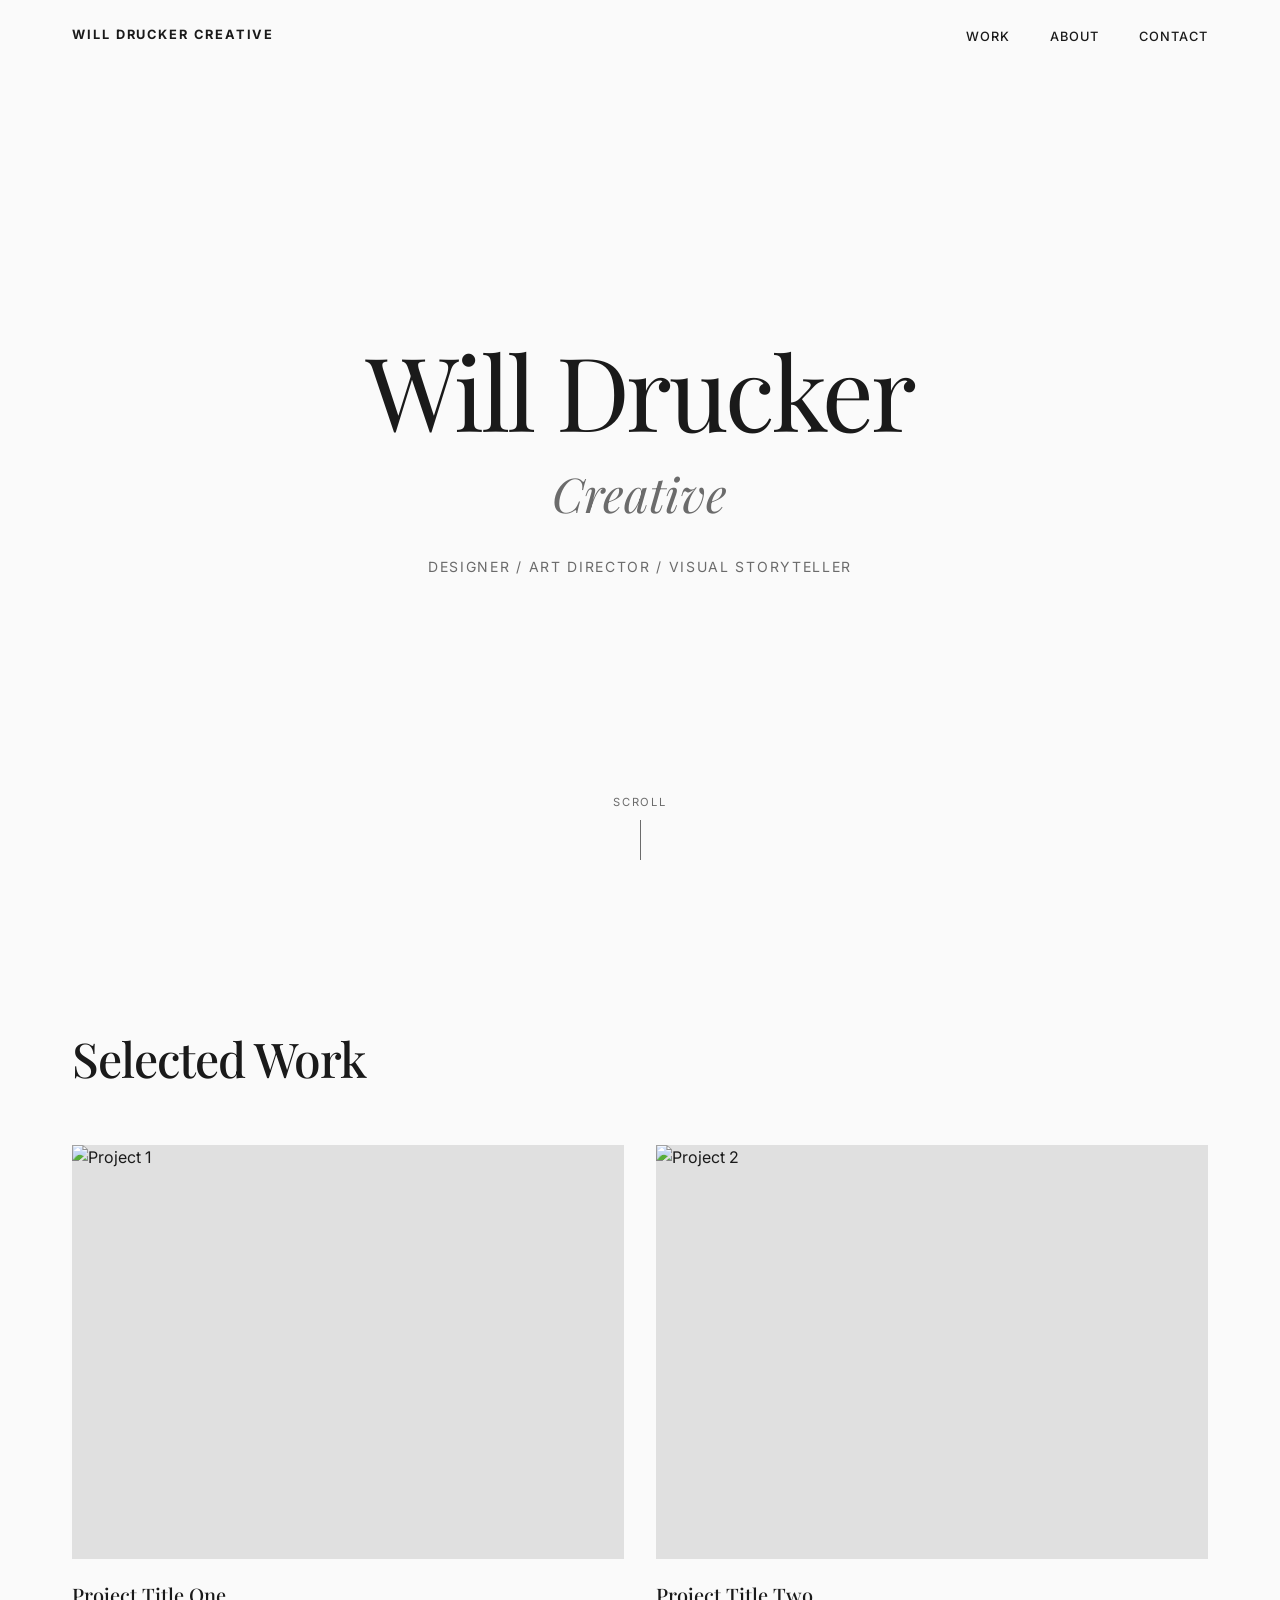
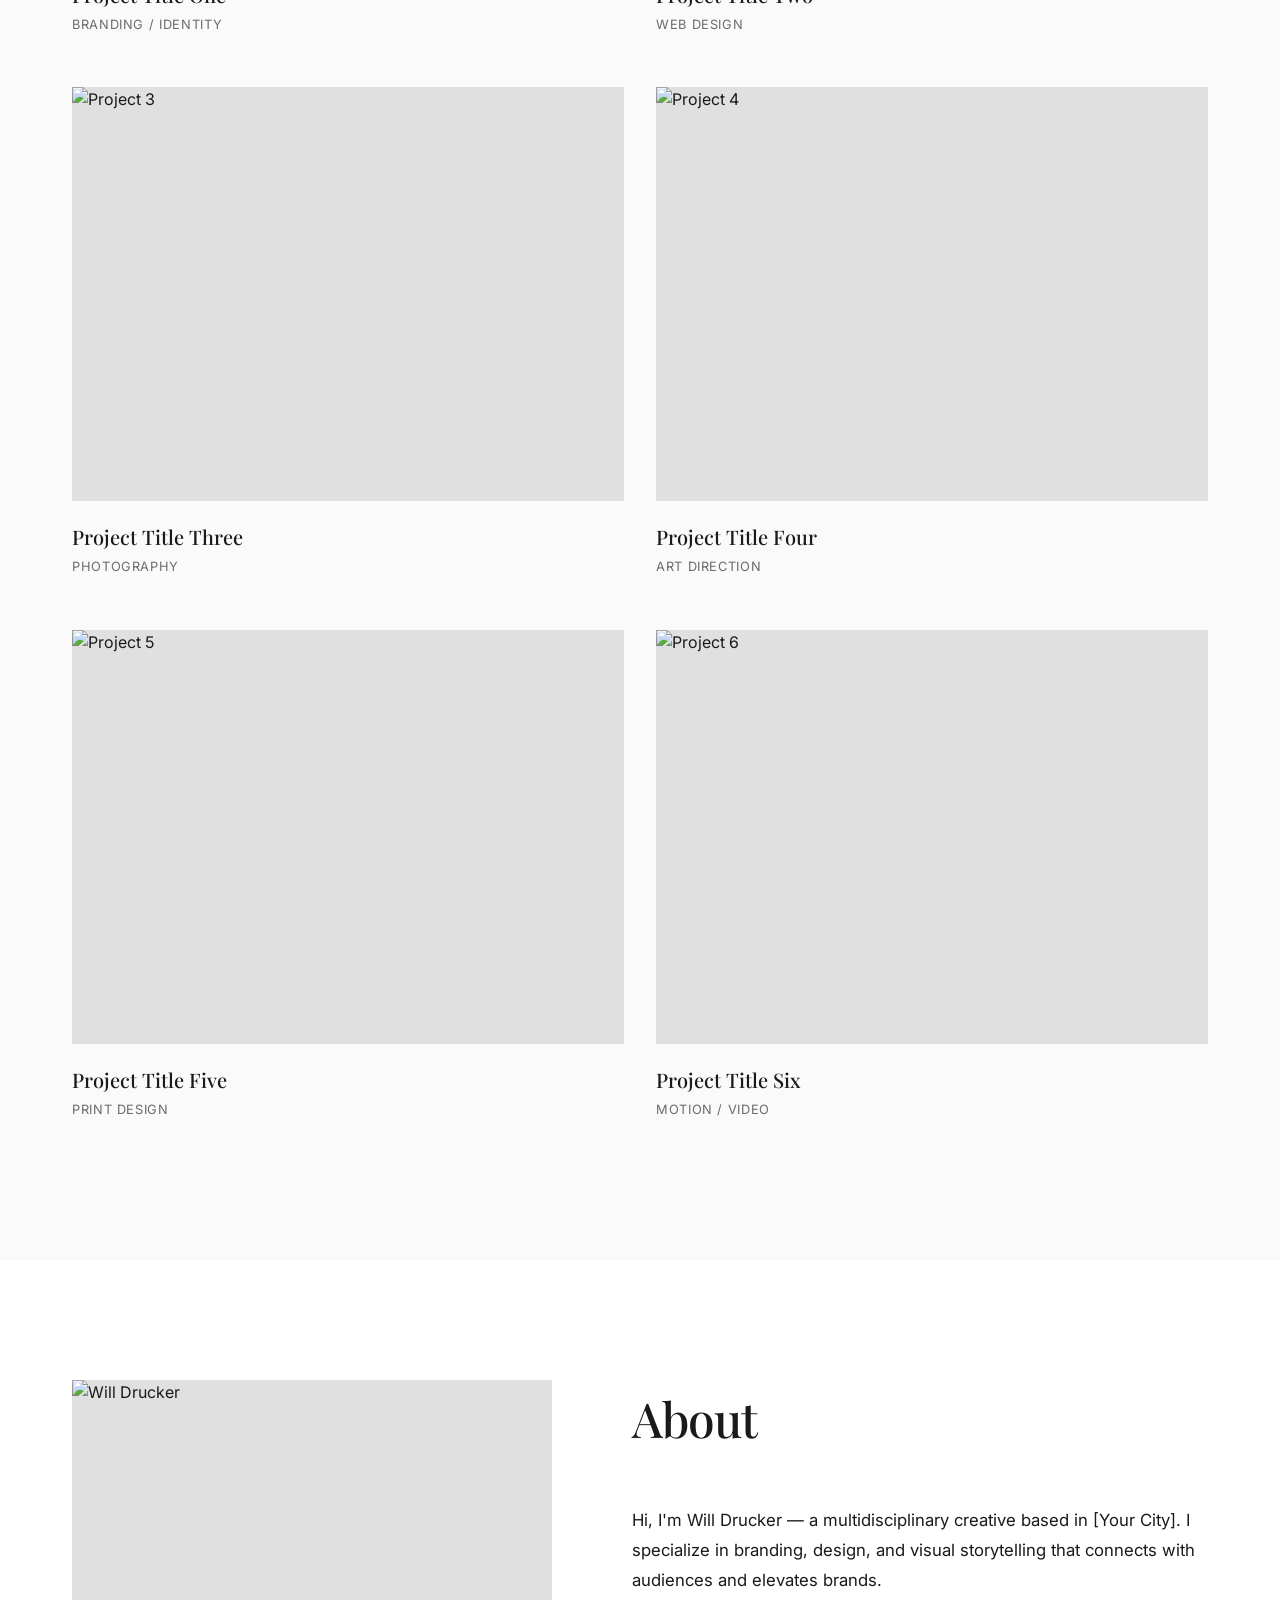
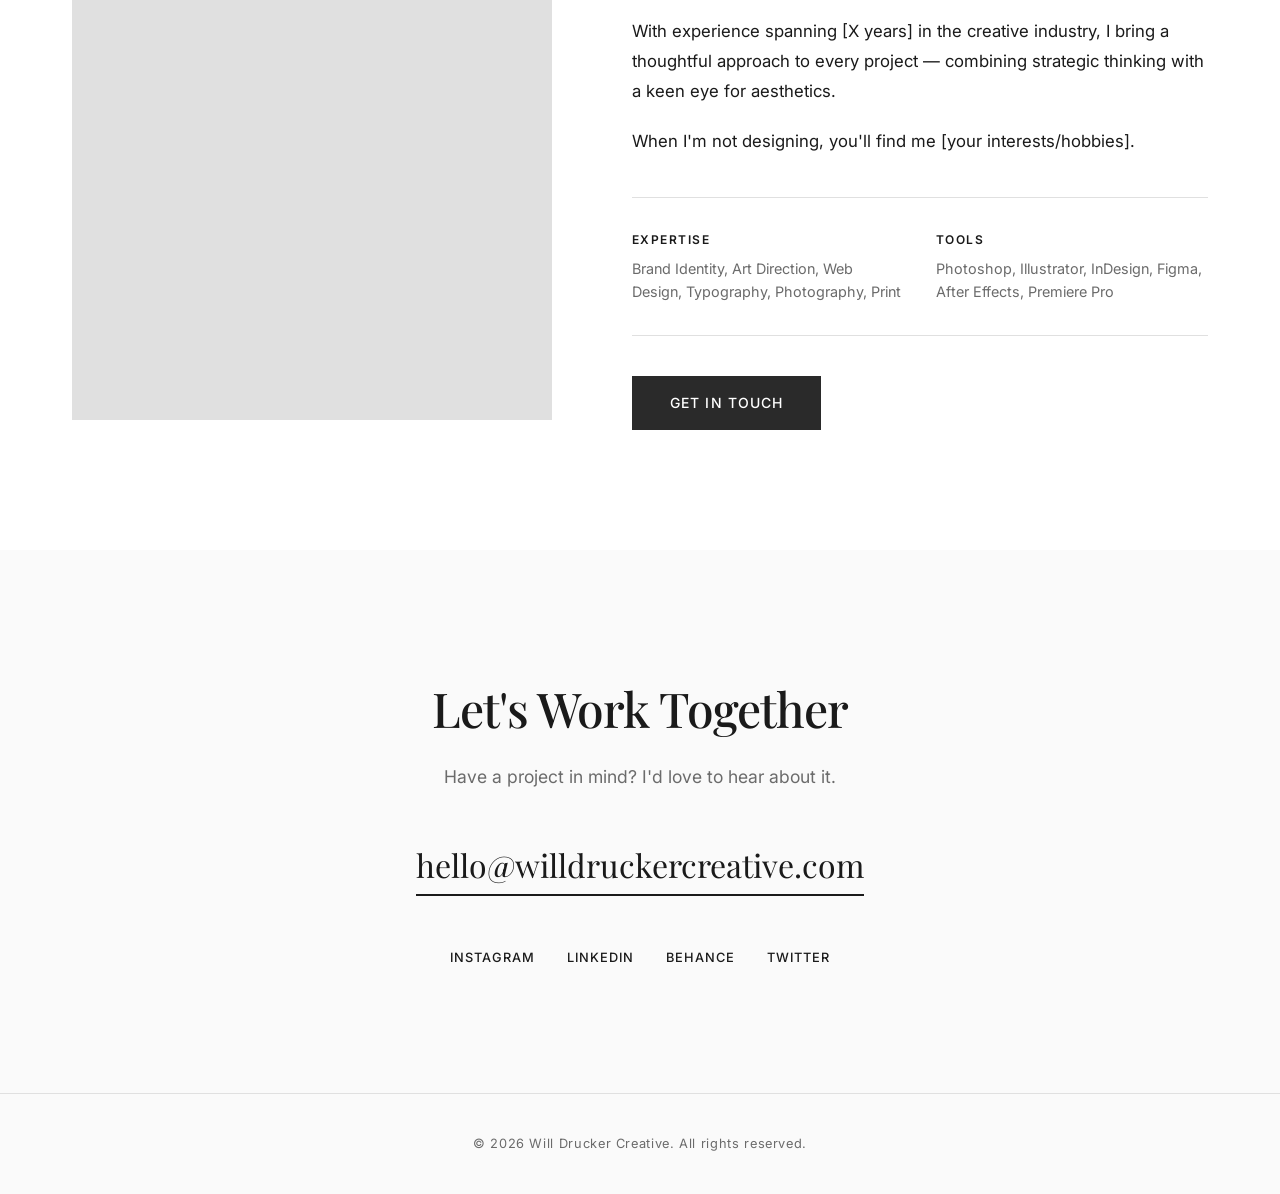
==== index.html @ 61f24351 "Add initial HTML structure for portfolio website" ====
<!DOCTYPE html>
<html lang="en">
<head>
  <meta charset="UTF-8">
  <meta name="viewport" content="width=device-width, initial-scale=1.0">
  <title>Will Drucker Creative</title>
  <link rel="stylesheet" href="css/style.css">
  <link rel="preconnect" href="https://fonts.googleapis.com">
  <link href="https://fonts.googleapis.com/css2?family=Inter:wght@300;400;500;600;700&family=Playfair+Display:wght@400;500;600;700&display=swap" rel="stylesheet">
</head>
<body>

  <!-- ============ NAVIGATION ============ -->
  <nav class="navbar" id="navbar">
    <div class="nav-container">
      <a href="#" class="nav-logo">WILL DRUCKER CREATIVE</a>
      <button class="nav-toggle" id="navToggle" aria-label="Toggle menu">
        <span></span>
        <span></span>
        <span></span>
      </button>
      <ul class="nav-menu" id="navMenu">
        <li><a href="#work" class="nav-link">Work</a></li>
        <li><a href="#about" class="nav-link">About</a></li>
        <li><a href="#contact" class="nav-link">Contact</a></li>
      </ul>
    </div>
  </nav>

  <!-- ============ HERO ============ -->
  <header class="hero" id="hero">
    <div class="hero-content">
      <h1 class="hero-title">Will Drucker</h1>
      <p class="hero-subtitle">Creative</p>
      <!-- EDIT: Change your tagline below -->
      <p class="hero-tagline">Designer / Art Director / Visual Storyteller</p>
    </div>
    <div class="hero-scroll">
      <a href="#work" class="scroll-indicator">
        <span>Scroll</span>
        <div class="scroll-line"></div>
      </a>
    </div>
  </header>

  <!-- ============ WORK / PROJECTS ============ -->
  <section class="work" id="work">
    <div class="section-container">
      <h2 class="section-title">Selected Work</h2>

      <div class="project-grid">

        <!--
          =============================================
          HOW TO ADD/EDIT PROJECTS:
          1. Copy one <a class="project-card"> block
          2. Change the image src, title, and category
          3. Link href to a project detail page (or #)
          =============================================
        -->

        <!-- PROJECT 1 -->
        <a href="projects/project-template.html" class="project-card">
          <div class="project-image">
            <img src="images/project-01.jpg" alt="Project 1" loading="lazy">
            <div class="project-overlay"></div>
          </div>
          <div class="project-info">
            <h3 class="project-title">Project Title One</h3>
            <p class="project-category">Branding / Identity</p>
          </div>
        </a>

        <!-- PROJECT 2 -->
        <a href="projects/project-template.html" class="project-card">
          <div class="project-image">
            <img src="images/project-02.jpg" alt="Project 2" loading="lazy">
            <div class="project-overlay"></div>
          </div>
          <div class="project-info">
            <h3 class="project-title">Project Title Two</h3>
            <p class="project-category">Web Design</p>
          </div>
        </a>

        <!-- PROJECT 3 -->
        <a href="projects/project-template.html" class="project-card">
          <div class="project-image">
            <img src="images/project-03.jpg" alt="Project 3" loading="lazy">
            <div class="project-overlay"></div>
          </div>
          <div class="project-info">
            <h3 class="project-title">Project Title Three</h3>
            <p class="project-category">Photography</p>
          </div>
        </a>

        <!-- PROJECT 4 -->
        <a href="projects/project-template.html" class="project-card">
          <div class="project-image">
            <img src="images/project-04.jpg" alt="Project 4" loading="lazy">
            <div class="project-overlay"></div>
          </div>
          <div class="project-info">
            <h3 class="project-title">Project Title Four</h3>
            <p class="project-category">Art Direction</p>
          </div>
        </a>

        <!-- PROJECT 5 -->
        <a href="projects/project-template.html" class="project-card">
          <div class="project-image">
            <img src="images/project-05.jpg" alt="Project 5" loading="lazy">
            <div class="project-overlay"></div>
          </div>
          <div class="project-info">
            <h3 class="project-title">Project Title Five</h3>
            <p class="project-category">Print Design</p>
          </div>
        </a>

        <!-- PROJECT 6 -->
        <a href="projects/project-template.html" class="project-card">
          <div class="project-image">
            <img src="images/project-06.jpg" alt="Project 6" loading="lazy">
            <div class="project-overlay"></div>
          </div>
          <div class="project-info">
            <h3 class="project-title">Project Title Six</h3>
            <p class="project-category">Motion / Video</p>
          </div>
        </a>

      </div>
    </div>
  </section>

  <!-- ============ ABOUT ============ -->
  <section class="about" id="about">
    <div class="section-container">
      <div class="about-grid">
        <div class="about-image">
          <!-- EDIT: Add your headshot -->
          <img src="images/headshot.jpg" alt="Will Drucker">
        </div>
        <div class="about-content">
          <h2 class="section-title">About</h2>

          <!-- EDIT: Replace with your bio -->
          <p>Hi, I'm Will Drucker — a multidisciplinary creative based in [Your City]. I specialize in branding, design, and visual storytelling that connects with audiences and elevates brands.</p>
          <p>With experience spanning [X years] in the creative industry, I bring a thoughtful approach to every project — combining strategic thinking with a keen eye for aesthetics.</p>
          <p>When I'm not designing, you'll find me [your interests/hobbies].</p>

          <div class="about-details">
            <div class="detail">
              <h4>Expertise</h4>
              <!-- EDIT: Your skills -->
              <p>Brand Identity, Art Direction, Web Design, Typography, Photography, Print</p>
            </div>
            <div class="detail">
              <h4>Tools</h4>
              <!-- EDIT: Your tools -->
              <p>Photoshop, Illustrator, InDesign, Figma, After Effects, Premiere Pro</p>
            </div>
          </div>

          <a href="#contact" class="btn">Get in Touch</a>
        </div>
      </div>
    </div>
  </section>

  <!-- ============ CONTACT ============ -->
  <section class="contact" id="contact">
    <div class="section-container">
      <h2 class="section-title">Let's Work Together</h2>
      <p class="contact-subtitle">Have a project in mind? I'd love to hear about it.</p>

      <div class="contact-content">
        <!-- EDIT: Replace with your email -->
        <a href="mailto:hello@willdruckercreative.com" class="contact-email">hello@willdruckercreative.com</a>

        <div class="contact-socials">
          <!-- EDIT: Replace # with your social URLs -->
          <a href="#" target="_blank" rel="noopener" class="social-link">Instagram</a>
          <a href="#" target="_blank" rel="noopener" class="social-link">LinkedIn</a>
          <a href="#" target="_blank" rel="noopener" class="social-link">Behance</a>
          <a href="#" target="_blank" rel="noopener" class="social-link">Twitter</a>
        </div>
      </div>
    </div>
  </section>

  <!-- ============ FOOTER ============ -->
  <footer class="footer">
    <div class="section-container">
      <p>&copy; <span id="year"></span> Will Drucker Creative. All rights reserved.</p>
    </div>
  </footer>

  <script src="js/main.js"></script>
</body>
</html>
---- css/style.css ----
/* ============================
   RESET & BASE
   ============================ */
*, *::before, *::after {
  margin: 0;
  padding: 0;
  box-sizing: border-box;
}

:root {
  /* EDIT THESE to change your site's color scheme */
  --color-bg: #fafafa;
  --color-text: #1a1a1a;
  --color-text-light: #6b6b6b;
  --color-accent: #2a2a2a;
  --color-border: #e0e0e0;
  --color-white: #ffffff;
  --color-overlay: rgba(0, 0, 0, 0.4);

  --font-heading: 'Playfair Display', Georgia, serif;
  --font-body: 'Inter', -apple-system, BlinkMacSystemFont, sans-serif;

  --nav-height: 72px;
  --container-width: 1200px;
  --section-padding: 120px;
}

html {
  scroll-behavior: smooth;
  font-size: 16px;
}

body {
  font-family: var(--font-body);
  color: var(--color-text);
  background-color: var(--color-bg);
  line-height: 1.6;
  -webkit-font-smoothing: antialiased;
}

img {
  max-width: 100%;
  height: auto;
  display: block;
}

a {
  text-decoration: none;
  color: inherit;
}

/* ============================
   UTILITIES
   ============================ */
.section-container {
  max-width: var(--container-width);
  margin: 0 auto;
  padding: 0 32px;
}

.section-title {
  font-family: var(--font-heading);
  font-size: clamp(2rem, 4vw, 3rem);
  font-weight: 500;
  margin-bottom: 48px;
  letter-spacing: -0.02em;
}

.btn {
  display: inline-block;
  padding: 14px 36px;
  background-color: var(--color-accent);
  color: var(--color-white);
  font-family: var(--font-body);
  font-size: 0.875rem;
  font-weight: 500;
  letter-spacing: 0.08em;
  text-transform: uppercase;
  border: 2px solid var(--color-accent);
  transition: all 0.3s ease;
  cursor: pointer;
}

.btn:hover {
  background-color: transparent;
  color: var(--color-accent);
}

/* ============================
   NAVBAR
   ============================ */
.navbar {
  position: fixed;
  top: 0;
  left: 0;
  width: 100%;
  height: var(--nav-height);
  z-index: 1000;
  background: rgba(250, 250, 250, 0.95);
  backdrop-filter: blur(10px);
  border-bottom: 1px solid transparent;
  transition: border-color 0.3s ease, background 0.3s ease;
}

.navbar.scrolled {
  border-bottom-color: var(--color-border);
}

.nav-container {
  max-width: var(--container-width);
  margin: 0 auto;
  padding: 0 32px;
  height: 100%;
  display: flex;
  align-items: center;
  justify-content: space-between;
}

.nav-logo {
  font-family: var(--font-body);
  font-size: 0.8rem;
  font-weight: 700;
  letter-spacing: 0.15em;
  text-transform: uppercase;
}

.nav-menu {
  display: flex;
  list-style: none;
  gap: 40px;
}

.nav-link {
  font-size: 0.8rem;
  font-weight: 500;
  letter-spacing: 0.08em;
  text-transform: uppercase;
  position: relative;
  padding: 4px 0;
}

.nav-link::after {
  content: '';
  position: absolute;
  bottom: 0;
  left: 0;
  width: 0;
  height: 1.5px;
  background-color: var(--color-text);
  transition: width 0.3s ease;
}

.nav-link:hover::after {
  width: 100%;
}

/* Mobile toggle */
.nav-toggle {
  display: none;
  flex-direction: column;
  gap: 5px;
  background: none;
  border: none;
  cursor: pointer;
  padding: 4px;
}

.nav-toggle span {
  display: block;
  width: 24px;
  height: 2px;
  background-color: var(--color-text);
  transition: all 0.3s ease;
}

.nav-toggle.active span:nth-child(1) {
  transform: rotate(45deg) translate(5px, 5px);
}

.nav-toggle.active span:nth-child(2) {
  opacity: 0;
}

.nav-toggle.active span:nth-child(3) {
  transform: rotate(-45deg) translate(5px, -5px);
}

/* ============================
   HERO
   ============================ */
.hero {
  min-height: 100vh;
  display: flex;
  flex-direction: column;
  align-items: center;
  justify-content: center;
  text-align: center;
  padding: var(--nav-height) 32px 60px;
  position: relative;
}

.hero-title {
  font-family: var(--font-heading);
  font-size: clamp(3rem, 8vw, 7rem);
  font-weight: 400;
  letter-spacing: -0.03em;
  line-height: 1.1;
  margin-bottom: 8px;
}

.hero-subtitle {
  font-family: var(--font-heading);
  font-size: clamp(1.5rem, 4vw, 3rem);
  font-weight: 300;
  font-style: italic;
  color: var(--color-text-light);
  margin-bottom: 24px;
}

.hero-tagline {
  font-size: 0.875rem;
  font-weight: 400;
  letter-spacing: 0.12em;
  text-transform: uppercase;
  color: var(--color-text-light);
}

.hero-scroll {
  position: absolute;
  bottom: 40px;
}

.scroll-indicator {
  display: flex;
  flex-direction: column;
  align-items: center;
  gap: 8px;
}

.scroll-indicator span {
  font-size: 0.7rem;
  letter-spacing: 0.15em;
  text-transform: uppercase;
  color: var(--color-text-light);
}

.scroll-line {
  width: 1px;
  height: 40px;
  background: var(--color-text-light);
  animation: scrollPulse 2s ease-in-out infinite;
}

@keyframes scrollPulse {
  0%, 100% { opacity: 1; transform: scaleY(1); }
  50% { opacity: 0.3; transform: scaleY(0.5); }
}

/* ============================
   WORK / PROJECT GRID
   ============================ */
.work {
  padding: var(--section-padding) 0;
}

.project-grid {
  display: grid;
  grid-template-columns: repeat(2, 1fr);
  gap: 32px;
}

.project-card {
  display: block;
  position: relative;
  overflow: hidden;
  cursor: pointer;
}

.project-image {
  position: relative;
  overflow: hidden;
  aspect-ratio: 4 / 3;
  background-color: var(--color-border);
}

.project-image img {
  width: 100%;
  height: 100%;
  object-fit: cover;
  transition: transform 0.6s ease;
}

.project-overlay {
  position: absolute;
  inset: 0;
  background: var(--color-overlay);
  opacity: 0;
  transition: opacity 0.4s ease;
}

.project-card:hover .project-image img {
  transform: scale(1.05);
}

.project-card:hover .project-overlay {
  opacity: 1;
}

.project-info {
  padding: 20px 0;
}

.project-title {
  font-family: var(--font-heading);
  font-size: 1.25rem;
  font-weight: 500;
  margin-bottom: 4px;
}

.project-category {
  font-size: 0.8rem;
  color: var(--color-text-light);
  letter-spacing: 0.05em;
  text-transform: uppercase;
}

/* ============================
   ABOUT
   ============================ */
.about {
  padding: var(--section-padding) 0;
  background-color: var(--color-white);
}

.about-grid {
  display: grid;
  grid-template-columns: 1fr 1.2fr;
  gap: 80px;
  align-items: start;
}

.about-image {
  position: relative;
  overflow: hidden;
  aspect-ratio: 3 / 4;
  background-color: var(--color-border);
}

.about-image img {
  width: 100%;
  height: 100%;
  object-fit: cover;
}

.about-content p {
  font-size: 1.05rem;
  line-height: 1.8;
  margin-bottom: 20px;
  color: var(--color-text);
}

.about-details {
  margin: 40px 0;
  padding: 32px 0;
  border-top: 1px solid var(--color-border);
  border-bottom: 1px solid var(--color-border);
  display: grid;
  grid-template-columns: 1fr 1fr;
  gap: 32px;
}

.detail h4 {
  font-size: 0.75rem;
  font-weight: 600;
  letter-spacing: 0.12em;
  text-transform: uppercase;
  margin-bottom: 8px;
}

.detail p {
  font-size: 0.9rem !important;
  color: var(--color-text-light) !important;
  line-height: 1.6 !important;
  margin-bottom: 0 !important;
}

/* ============================
   CONTACT
   ============================ */
.contact {
  padding: var(--section-padding) 0;
  text-align: center;
}

.contact-subtitle {
  font-size: 1.1rem;
  color: var(--color-text-light);
  margin-top: -32px;
  margin-bottom: 48px;
}

.contact-email {
  display: inline-block;
  font-family: var(--font-heading);
  font-size: clamp(1.25rem, 3vw, 2rem);
  font-weight: 400;
  border-bottom: 2px solid var(--color-text);
  padding-bottom: 4px;
  transition: opacity 0.3s ease;
  margin-bottom: 48px;
}

.contact-email:hover {
  opacity: 0.6;
}

.contact-content {
  display: flex;
  flex-direction: column;
  align-items: center;
}

.contact-socials {
  display: flex;
  gap: 32px;
  flex-wrap: wrap;
  justify-content: center;
}

.social-link {
  font-size: 0.8rem;
  font-weight: 500;
  letter-spacing: 0.08em;
  text-transform: uppercase;
  position: relative;
  padding: 4px 0;
}

.social-link::after {
  content: '';
  position: absolute;
  bottom: 0;
  left: 0;
  width: 0;
  height: 1.5px;
  background-color: var(--color-text);
  transition: width 0.3s ease;
}

.social-link:hover::after {
  width: 100%;
}

/* ============================
   FOOTER
   ============================ */
.footer {
  padding: 40px 0;
  border-top: 1px solid var(--color-border);
  text-align: center;
}

.footer p {
  font-size: 0.8rem;
  color: var(--color-text-light);
  letter-spacing: 0.05em;
}

/* ============================
   ANIMATIONS (scroll reveal)
   ============================ */
.reveal {
  opacity: 0;
  transform: translateY(30px);
  transition: opacity 0.8s ease, transform 0.8s ease;
}

.reveal.visible {
  opacity: 1;
  transform: translateY(0);
}

/* ============================
   RESPONSIVE
   ============================ */
@media (max-width: 900px) {
  :root {
    --section-padding: 80px;
  }

  .project-grid {
    grid-template-columns: 1fr;
    gap: 48px;
  }

  .about-grid {
    grid-template-columns: 1fr;
    gap: 48px;
  }

  .about-image {
    max-width: 400px;
  }

  .about-details {
    grid-template-columns: 1fr;
    gap: 24px;
  }
}

@media (max-width: 600px) {
  :root {
    --section-padding: 64px;
    --nav-height: 60px;
  }

  .section-container {
    padding: 0 20px;
  }

  .nav-menu {
    position: fixed;
    top: var(--nav-height);
    left: 0;
    width: 100%;
    background: rgba(250, 250, 250, 0.98);
    backdrop-filter: blur(10px);
    flex-direction: column;
    align-items: center;
    padding: 40px 0;
    gap: 24px;
    transform: translateY(-100%);
    opacity: 0;
    pointer-events: none;
    transition: all 0.4s ease;
    border-bottom: 1px solid var(--color-border);
  }

  .nav-menu.open {
    transform: translateY(0);
    opacity: 1;
    pointer-events: all;
  }

  .nav-toggle {
    display: flex;
  }

  .hero-title {
    font-size: clamp(2.5rem, 12vw, 4rem);
  }
}
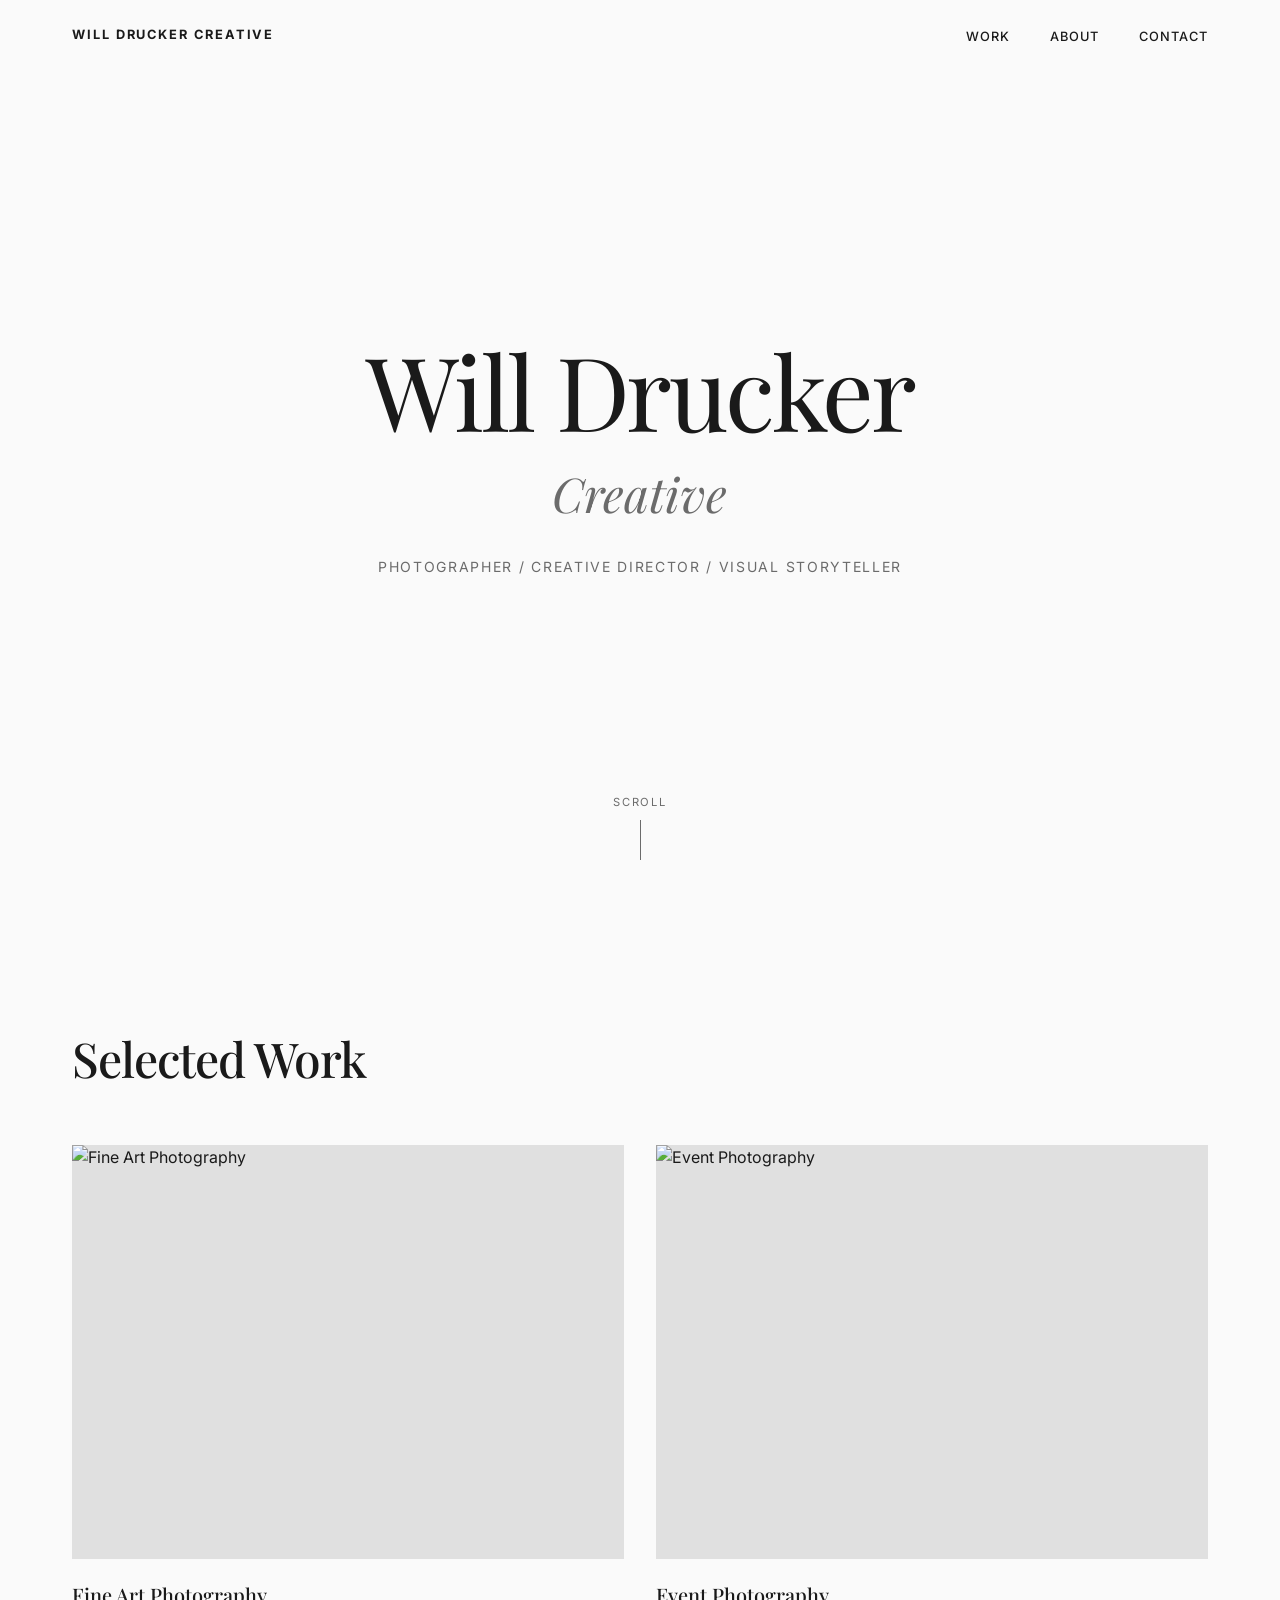
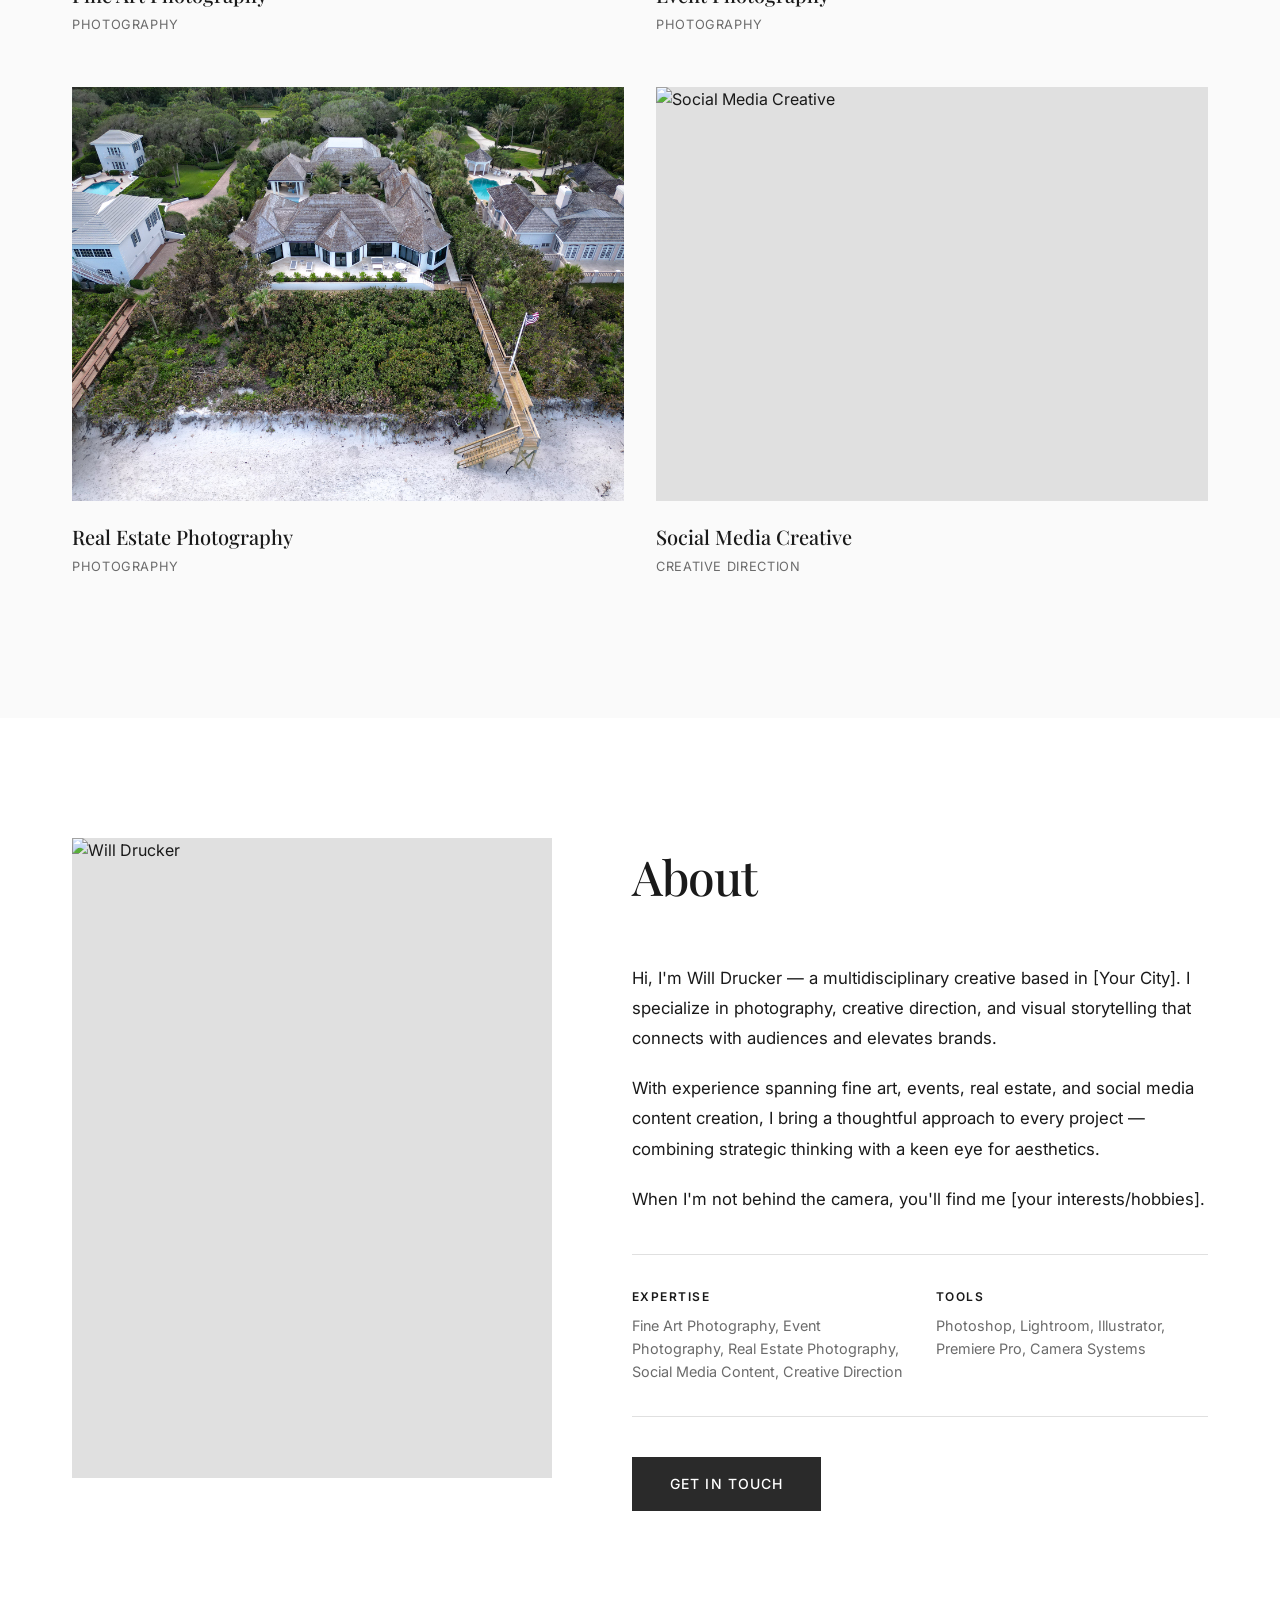
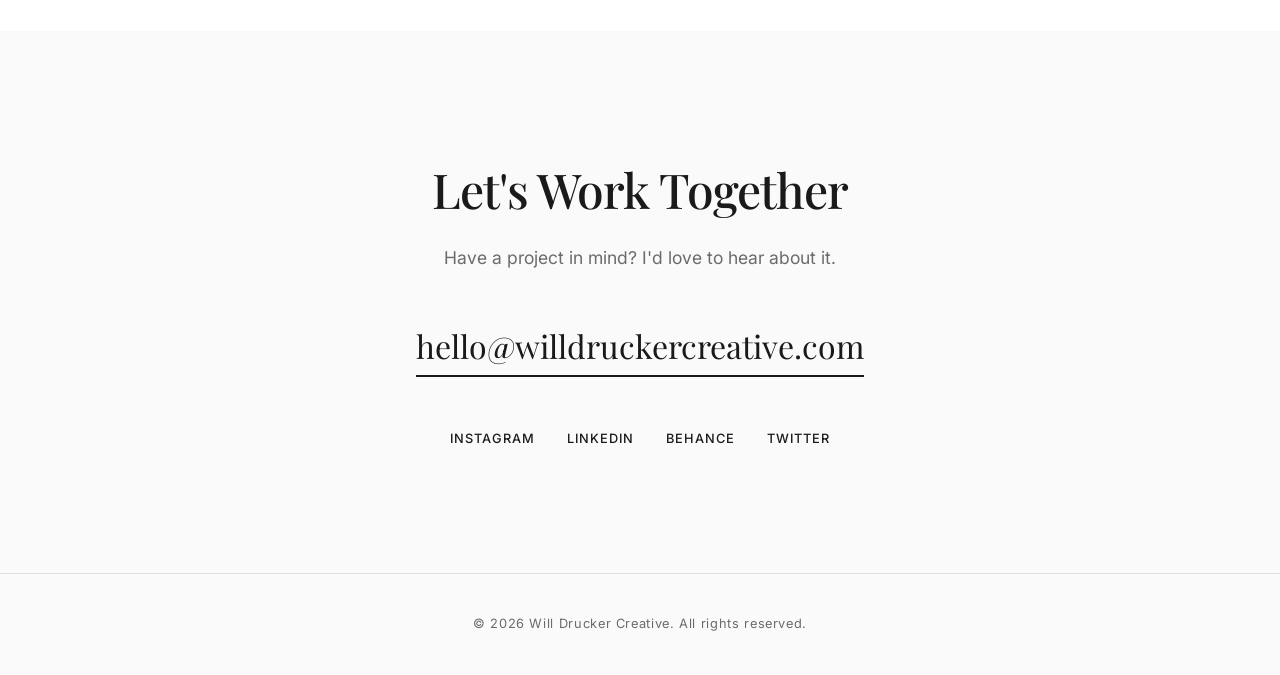
==== commit c5c951a5: "Update portfolio projects and personal bio" ====
--- a/index.html
+++ b/index.html
@@ -33,7 +33,7 @@
       <h1 class="hero-title">Will Drucker</h1>
       <p class="hero-subtitle">Creative</p>
       <!-- EDIT: Change your tagline below -->
-      <p class="hero-tagline">Designer / Art Director / Visual Storyteller</p>
+      <p class="hero-tagline">Photographer / Creative Director / Visual Storyteller</p>
     </div>
     <div class="hero-scroll">
       <a href="#work" class="scroll-indicator">
@@ -50,84 +50,51 @@
 
       <div class="project-grid">
 
-        <!--
-          =============================================
-          HOW TO ADD/EDIT PROJECTS:
-          1. Copy one <a class="project-card"> block
-          2. Change the image src, title, and category
-          3. Link href to a project detail page (or #)
-          =============================================
-        -->
-
-        <!-- PROJECT 1 -->
-        <a href="projects/project-template.html" class="project-card">
+        <!-- FINE ART PHOTOGRAPHY -->
+        <a href="projects/fine-art-photography.html" class="project-card">
           <div class="project-image">
-            <img src="images/project-01.jpg" alt="Project 1" loading="lazy">
+            <img src="images/fine-art-photography/cover.jpg" alt="Fine Art Photography" loading="lazy">
             <div class="project-overlay"></div>
           </div>
           <div class="project-info">
-            <h3 class="project-title">Project Title One</h3>
-            <p class="project-category">Branding / Identity</p>
-          </div>
-        </a>
-
-        <!-- PROJECT 2 -->
-        <a href="projects/project-template.html" class="project-card">
-          <div class="project-image">
-            <img src="images/project-02.jpg" alt="Project 2" loading="lazy">
-            <div class="project-overlay"></div>
-          </div>
-          <div class="project-info">
-            <h3 class="project-title">Project Title Two</h3>
-            <p class="project-category">Web Design</p>
-          </div>
-        </a>
-
-        <!-- PROJECT 3 -->
-        <a href="projects/project-template.html" class="project-card">
-          <div class="project-image">
-            <img src="images/project-03.jpg" alt="Project 3" loading="lazy">
-            <div class="project-overlay"></div>
-          </div>
-          <div class="project-info">
-            <h3 class="project-title">Project Title Three</h3>
+            <h3 class="project-title">Fine Art Photography</h3>
             <p class="project-category">Photography</p>
           </div>
         </a>
 
-        <!-- PROJECT 4 -->
-        <a href="projects/project-template.html" class="project-card">
+        <!-- EVENT PHOTOGRAPHY -->
+        <a href="projects/event-photography.html" class="project-card">
           <div class="project-image">
-            <img src="images/project-04.jpg" alt="Project 4" loading="lazy">
+            <img src="images/event-photography/cover.jpg" alt="Event Photography" loading="lazy">
             <div class="project-overlay"></div>
           </div>
           <div class="project-info">
-            <h3 class="project-title">Project Title Four</h3>
-            <p class="project-category">Art Direction</p>
+            <h3 class="project-title">Event Photography</h3>
+            <p class="project-category">Photography</p>
           </div>
         </a>
 
-        <!-- PROJECT 5 -->
-        <a href="projects/project-template.html" class="project-card">
+        <!-- REAL ESTATE PHOTOGRAPHY -->
+        <a href="projects/real-estate-photography.html" class="project-card">
           <div class="project-image">
-            <img src="images/project-05.jpg" alt="Project 5" loading="lazy">
+            <img src="images/real-estate-photography/cover.jpg" alt="Real Estate Photography" loading="lazy">
             <div class="project-overlay"></div>
           </div>
           <div class="project-info">
-            <h3 class="project-title">Project Title Five</h3>
-            <p class="project-category">Print Design</p>
+            <h3 class="project-title">Real Estate Photography</h3>
+            <p class="project-category">Photography</p>
           </div>
         </a>
 
-        <!-- PROJECT 6 -->
-        <a href="projects/project-template.html" class="project-card">
+        <!-- SOCIAL MEDIA CREATIVE -->
+        <a href="projects/social-media-creative.html" class="project-card">
           <div class="project-image">
-            <img src="images/project-06.jpg" alt="Project 6" loading="lazy">
+            <img src="images/social-media-creative/cover.jpg" alt="Social Media Creative" loading="lazy">
             <div class="project-overlay"></div>
           </div>
           <div class="project-info">
-            <h3 class="project-title">Project Title Six</h3>
-            <p class="project-category">Motion / Video</p>
+            <h3 class="project-title">Social Media Creative</h3>
+            <p class="project-category">Creative Direction</p>
           </div>
         </a>
 
@@ -147,20 +114,20 @@
           <h2 class="section-title">About</h2>
 
           <!-- EDIT: Replace with your bio -->
-          <p>Hi, I'm Will Drucker — a multidisciplinary creative based in [Your City]. I specialize in branding, design, and visual storytelling that connects with audiences and elevates brands.</p>
-          <p>With experience spanning [X years] in the creative industry, I bring a thoughtful approach to every project — combining strategic thinking with a keen eye for aesthetics.</p>
-          <p>When I'm not designing, you'll find me [your interests/hobbies].</p>
+          <p>Hi, I'm Will Drucker — a multidisciplinary creative based in [Your City]. I specialize in photography, creative direction, and visual storytelling that connects with audiences and elevates brands.</p>
+          <p>With experience spanning fine art, events, real estate, and social media content creation, I bring a thoughtful approach to every project — combining strategic thinking with a keen eye for aesthetics.</p>
+          <p>When I'm not behind the camera, you'll find me [your interests/hobbies].</p>
 
           <div class="about-details">
             <div class="detail">
               <h4>Expertise</h4>
               <!-- EDIT: Your skills -->
-              <p>Brand Identity, Art Direction, Web Design, Typography, Photography, Print</p>
+              <p>Fine Art Photography, Event Photography, Real Estate Photography, Social Media Content, Creative Direction</p>
             </div>
             <div class="detail">
               <h4>Tools</h4>
               <!-- EDIT: Your tools -->
-              <p>Photoshop, Illustrator, InDesign, Figma, After Effects, Premiere Pro</p>
+              <p>Photoshop, Lightroom, Illustrator, Premiere Pro, Camera Systems</p>
             </div>
           </div>
 
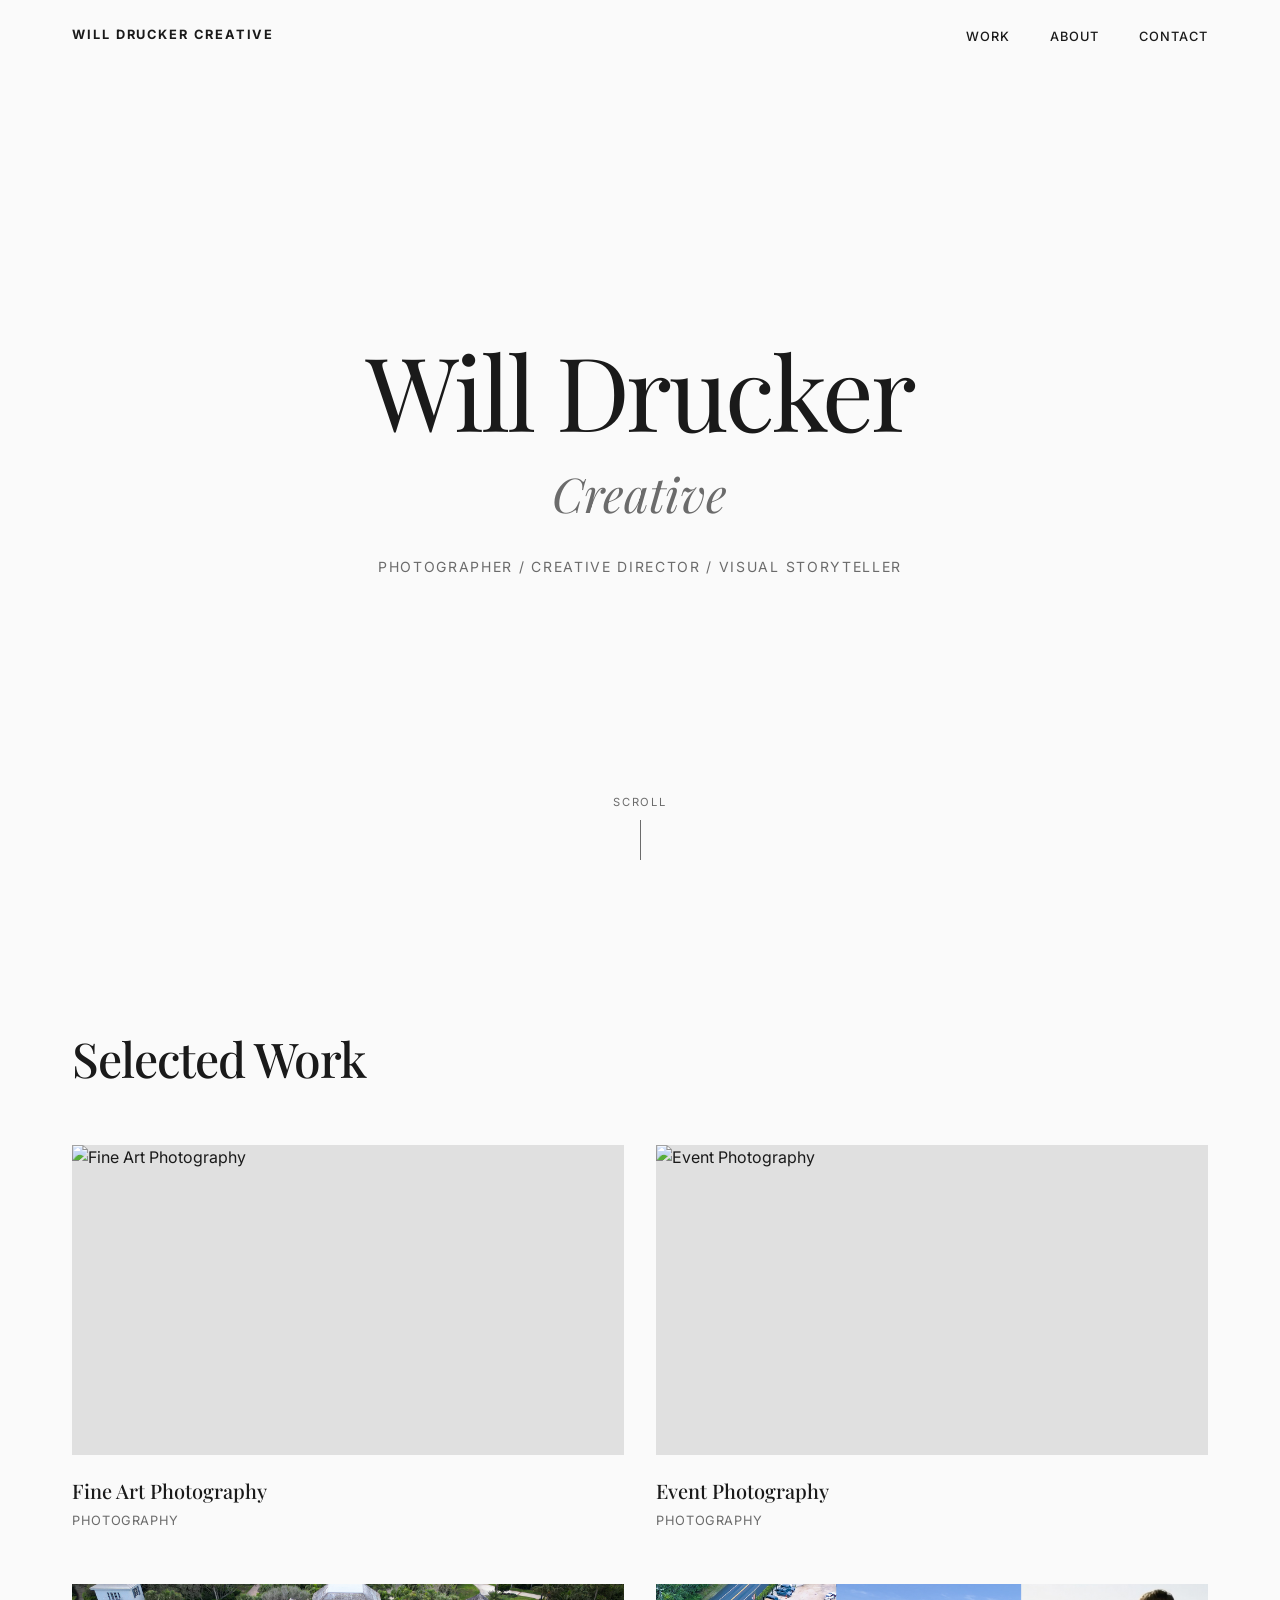
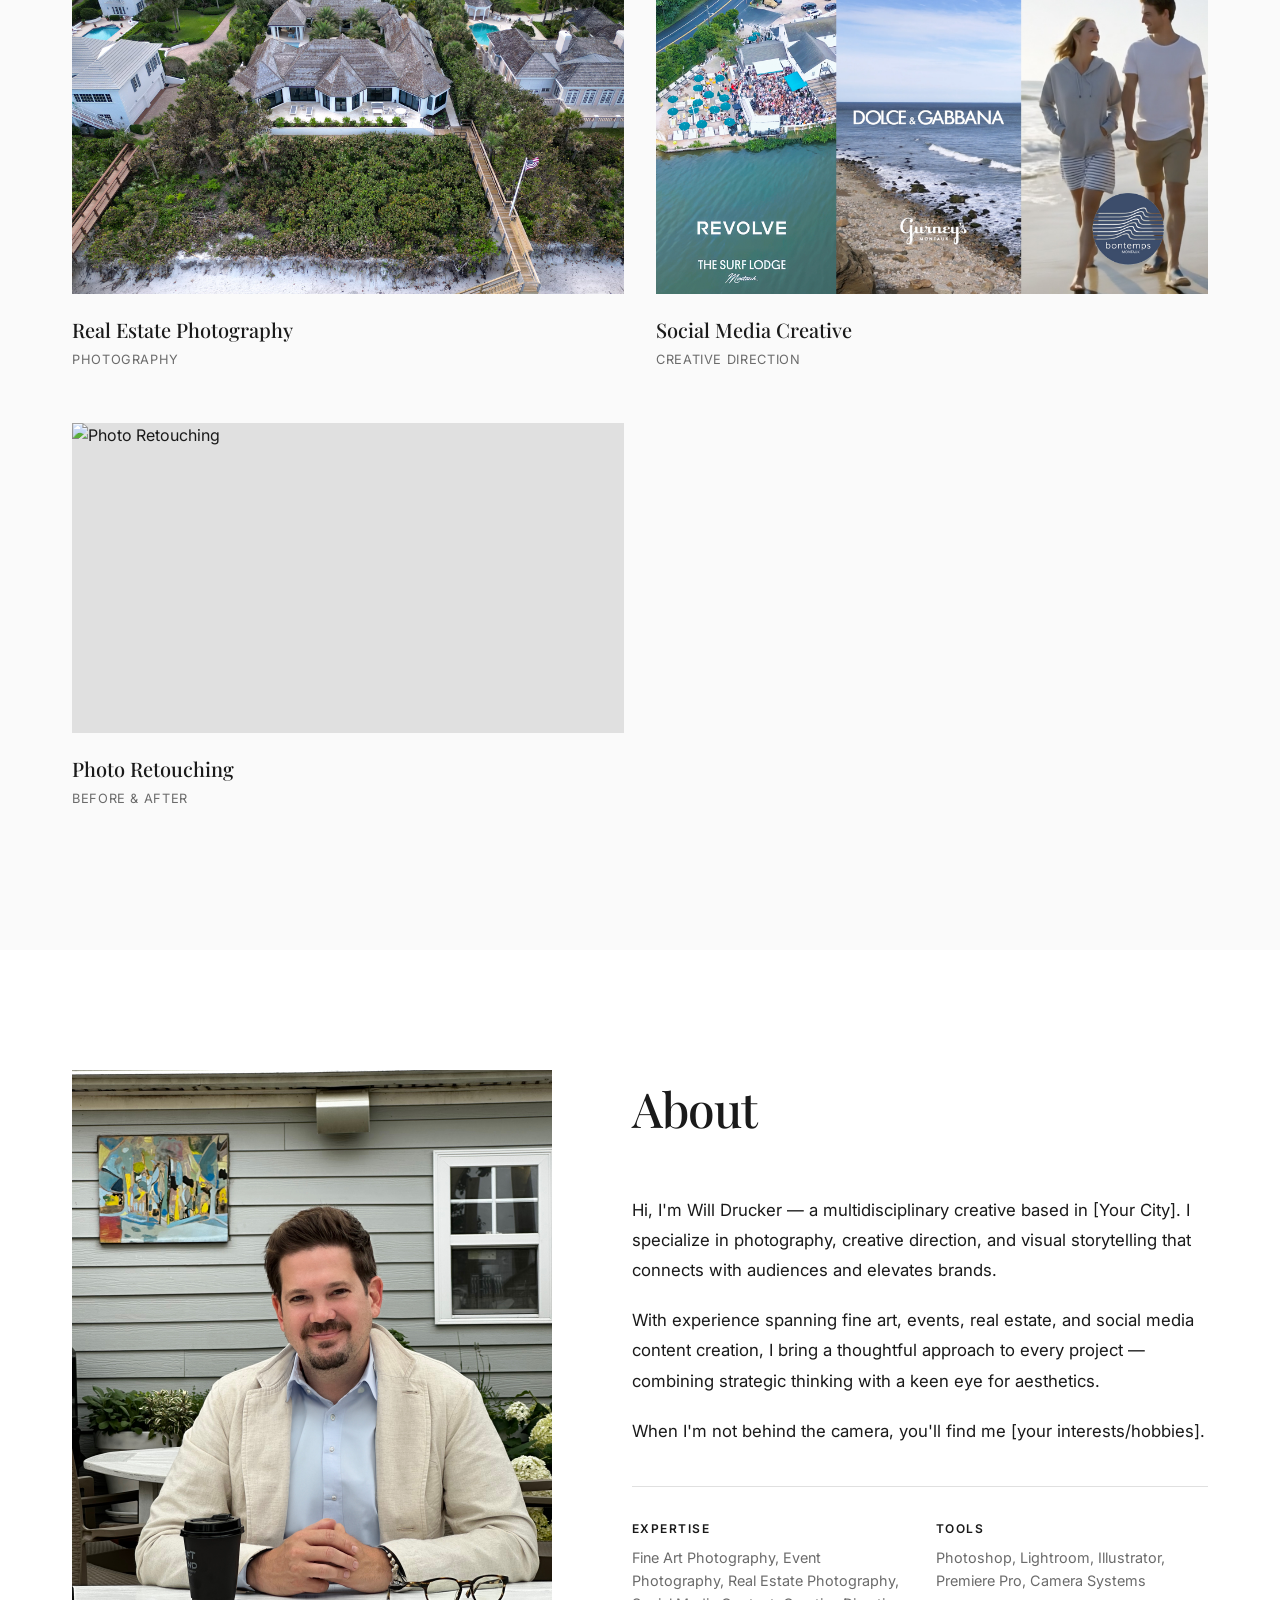
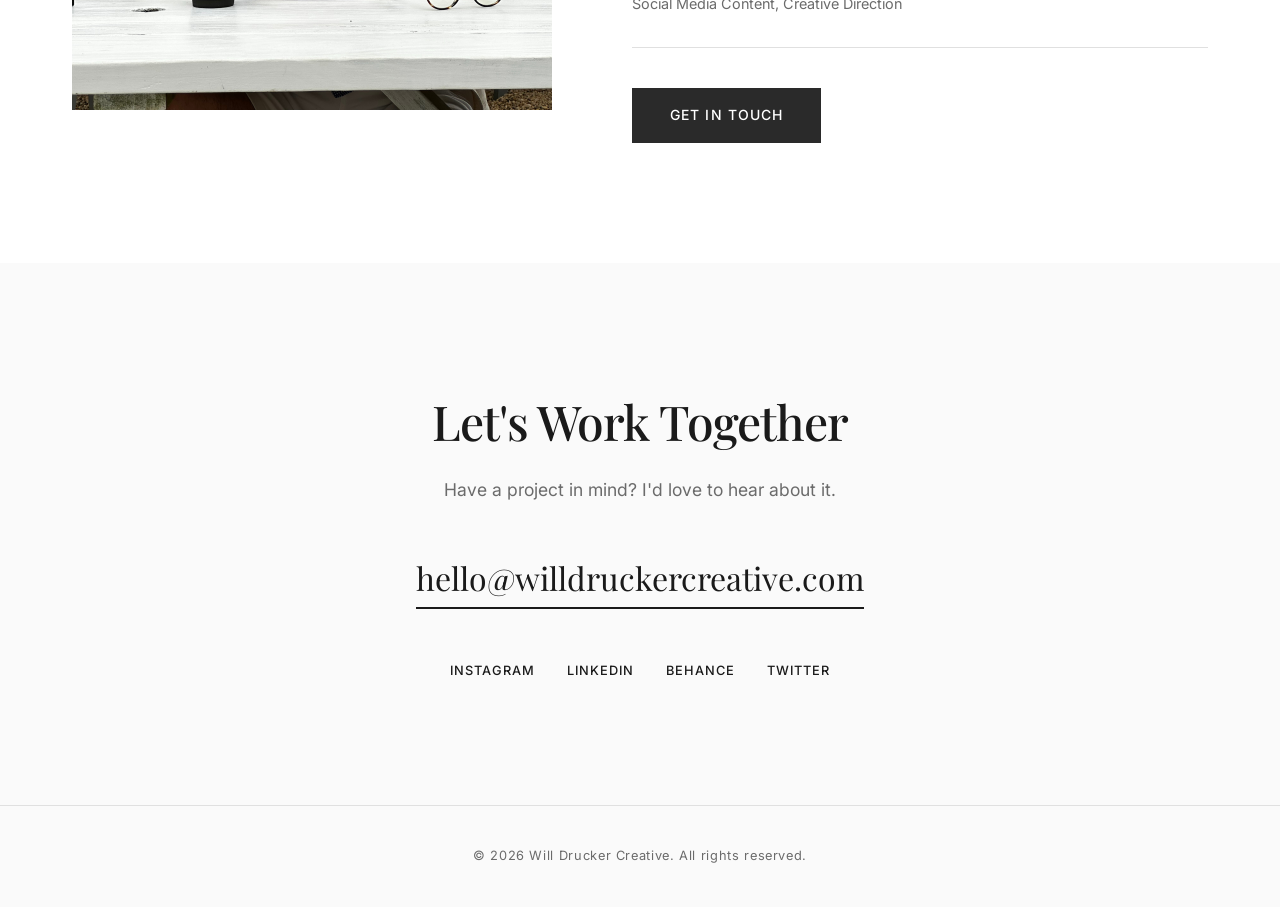
==== commit af921a9c: "Update index.html" ====
--- a/index.html
+++ b/index.html
@@ -97,7 +97,16 @@
             <p class="project-category">Creative Direction</p>
           </div>
         </a>
-
+<a href="projects/photo-retouching.html" class="project-card">
+  <div class="project-image">
+    <img src="YOUR_THUMBNAIL_IMAGE_URL" alt="Photo Retouching">
+    <div class="project-overlay"></div>
+  </div>
+  <div class="project-info">
+    <h3 class="project-title">Photo Retouching</h3>
+    <p class="project-category">Before & After</p>
+  </div>
+</a>
       </div>
     </div>
   </section>
--- a/css/style.css
+++ b/css/style.css
@@ -8,7 +8,6 @@
 }
 
 :root {
-  /* EDIT THESE to change your site's color scheme */
   --color-bg: #fafafa;
   --color-text: #1a1a1a;
   --color-text-light: #6b6b6b;
@@ -154,7 +153,6 @@
   width: 100%;
 }
 
-/* Mobile toggle */
 .nav-toggle {
   display: none;
   flex-direction: column;
@@ -257,7 +255,7 @@
 }
 
 /* ============================
-   WORK / PROJECT GRID
+   WORK / PROJECT GRID (Homepage)
    ============================ */
 .work {
   padding: var(--section-padding) 0;
@@ -279,7 +277,7 @@
 .project-image {
   position: relative;
   overflow: hidden;
-  aspect-ratio: 4 / 3;
+  aspect-ratio: 16 / 9;
   background-color: var(--color-border);
 }
 
@@ -322,6 +320,168 @@
   color: var(--color-text-light);
   letter-spacing: 0.05em;
   text-transform: uppercase;
+}
+
+/* ============================
+   ADAPTIVE PHOTO GRID (Project Pages)
+   ============================ */
+.project-gallery {
+  margin-bottom: 80px;
+}
+
+.gallery-row {
+  display: flex;
+  gap: 6px;
+  margin-bottom: 6px;
+  width: 100%;
+}
+
+.gallery-item {
+  position: relative;
+  overflow: hidden;
+  cursor: pointer;
+  flex-basis: 0;
+  min-width: 0;
+}
+
+.gallery-item .aspect-filler {
+  display: block;
+  width: 100%;
+}
+
+.gallery-item img {
+  position: absolute;
+  top: 0;
+  left: 0;
+  width: 100%;
+  height: 100%;
+  object-fit: cover;
+  transition: transform 0.5s ease;
+}
+
+.gallery-item:hover img {
+  transform: scale(1.05);
+}
+
+/* ============================
+   LIGHTBOX
+   ============================ */
+.lightbox {
+  display: none;
+  position: fixed;
+  inset: 0;
+  z-index: 9999;
+  background: rgba(0, 0, 0, 0.92);
+  align-items: center;
+  justify-content: center;
+  padding: 40px;
+  cursor: zoom-out;
+  animation: lightboxFadeIn 0.3s ease;
+}
+
+.lightbox.active {
+  display: flex;
+}
+
+@keyframes lightboxFadeIn {
+  from { opacity: 0; }
+  to { opacity: 1; }
+}
+
+.lightbox img {
+  max-width: 90vw;
+  max-height: 90vh;
+  object-fit: contain;
+  border-radius: 2px;
+  cursor: default;
+  animation: lightboxZoomIn 0.3s ease;
+}
+
+@keyframes lightboxZoomIn {
+  from { transform: scale(0.9); opacity: 0; }
+  to { transform: scale(1); opacity: 1; }
+}
+
+.lightbox-close {
+  position: absolute;
+  top: 24px;
+  right: 32px;
+  width: 44px;
+  height: 44px;
+  background: none;
+  border: none;
+  cursor: pointer;
+  z-index: 10000;
+  display: flex;
+  align-items: center;
+  justify-content: center;
+  transition: transform 0.3s ease;
+}
+
+.lightbox-close:hover {
+  transform: rotate(90deg);
+}
+
+.lightbox-close::before,
+.lightbox-close::after {
+  content: '';
+  position: absolute;
+  width: 28px;
+  height: 2px;
+  background-color: #ffffff;
+}
+
+.lightbox-close::before {
+  transform: rotate(45deg);
+}
+
+.lightbox-close::after {
+  transform: rotate(-45deg);
+}
+
+.lightbox-prev,
+.lightbox-next {
+  position: absolute;
+  top: 50%;
+  transform: translateY(-50%);
+  background: none;
+  border: none;
+  cursor: pointer;
+  padding: 16px;
+  z-index: 10000;
+  transition: opacity 0.3s ease;
+  opacity: 0.7;
+}
+
+.lightbox-prev:hover,
+.lightbox-next:hover {
+  opacity: 1;
+}
+
+.lightbox-prev {
+  left: 16px;
+}
+
+.lightbox-next {
+  right: 16px;
+}
+
+.lightbox-prev::before,
+.lightbox-next::before {
+  content: '';
+  display: block;
+  width: 20px;
+  height: 20px;
+  border-top: 2px solid #ffffff;
+  border-right: 2px solid #ffffff;
+}
+
+.lightbox-prev::before {
+  transform: rotate(-135deg);
+}
+
+.lightbox-next::before {
+  transform: rotate(45deg);
 }
 
 /* ============================
@@ -467,7 +627,7 @@
 }
 
 /* ============================
-   ANIMATIONS (scroll reveal)
+   ANIMATIONS
    ============================ */
 .reveal {
   opacity: 0;
@@ -549,4 +709,26 @@
   .hero-title {
     font-size: clamp(2.5rem, 12vw, 4rem);
   }
-}
+
+  .gallery-row {
+    flex-wrap: wrap;
+  }
+
+  .gallery-item {
+    flex-grow: 0 !important;
+    width: 100% !important;
+    flex-basis: 100% !important;
+  }
+
+  .lightbox {
+    padding: 16px;
+  }
+
+  .lightbox-close {
+    top: 12px;
+    right: 12px;
+  }
+
+  .lightbox-prev { left: 4px; }
+  .lightbox-next { right: 4px; }
+}
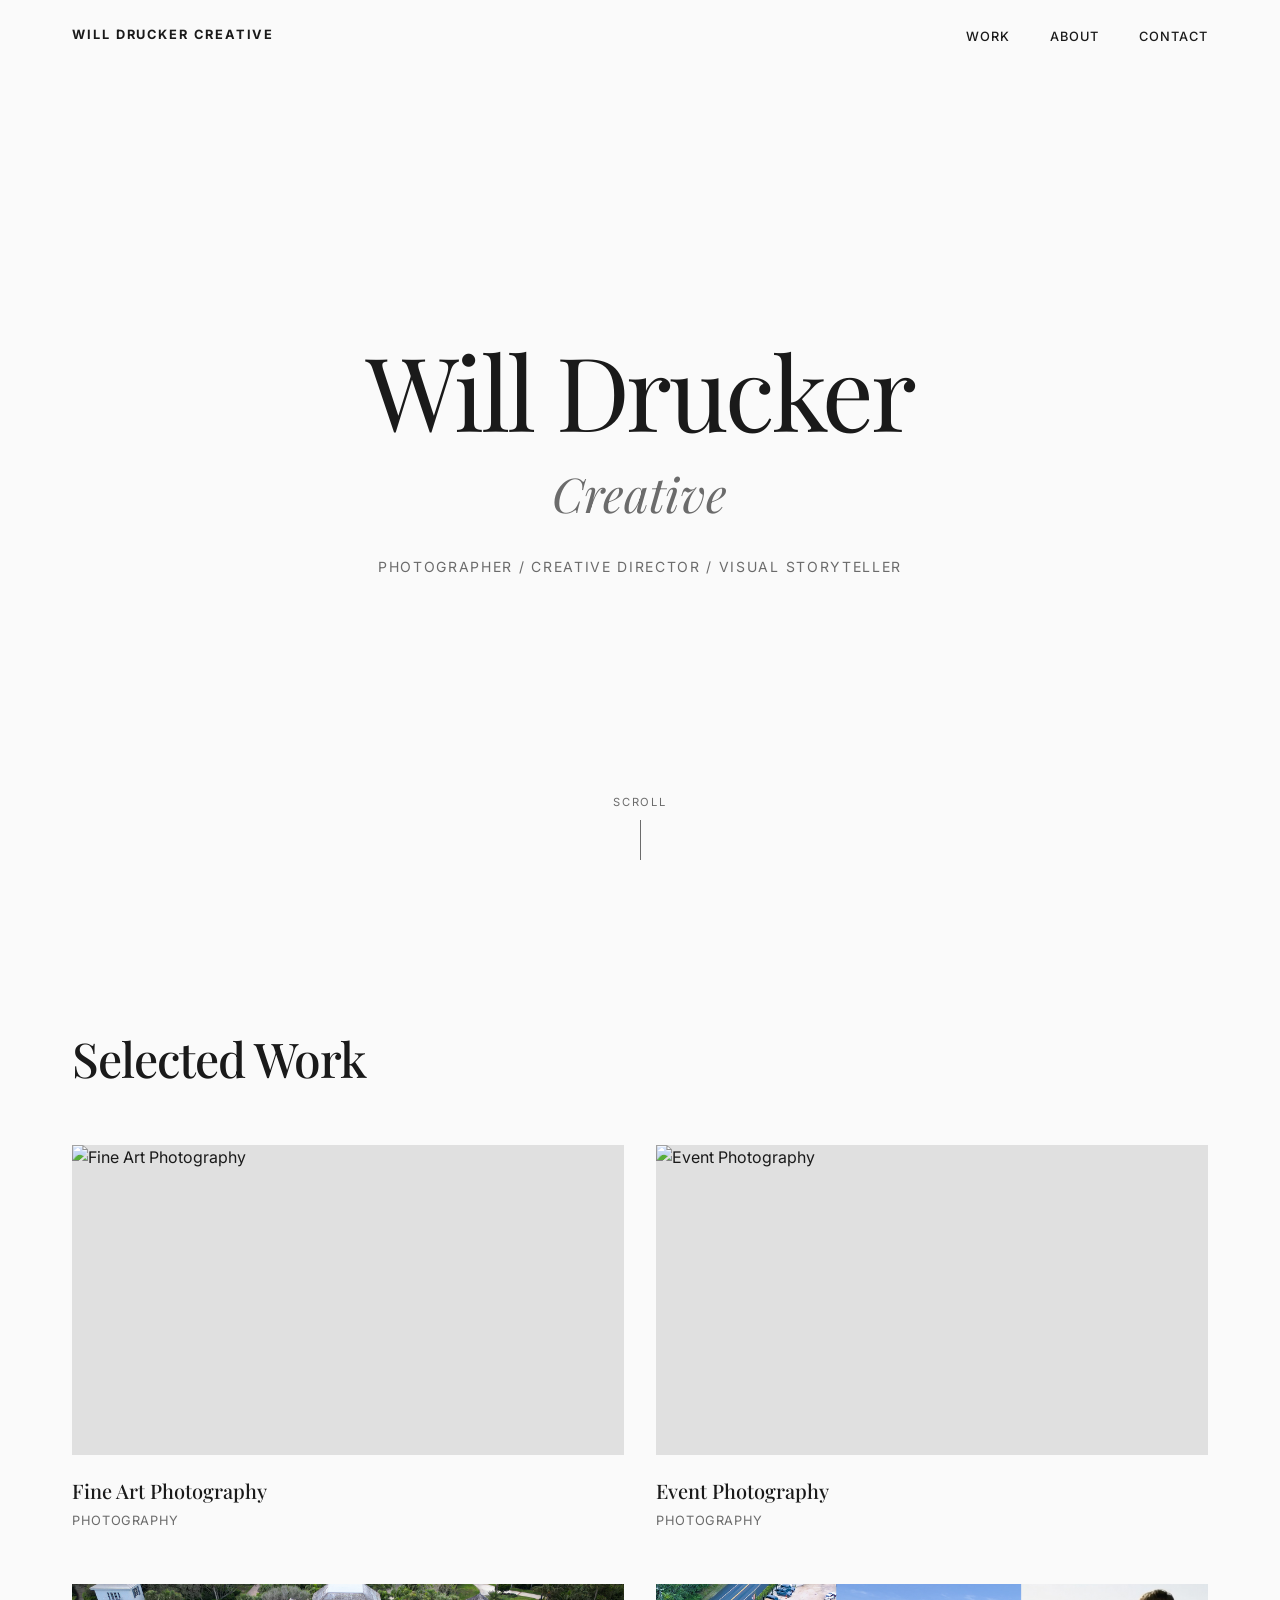
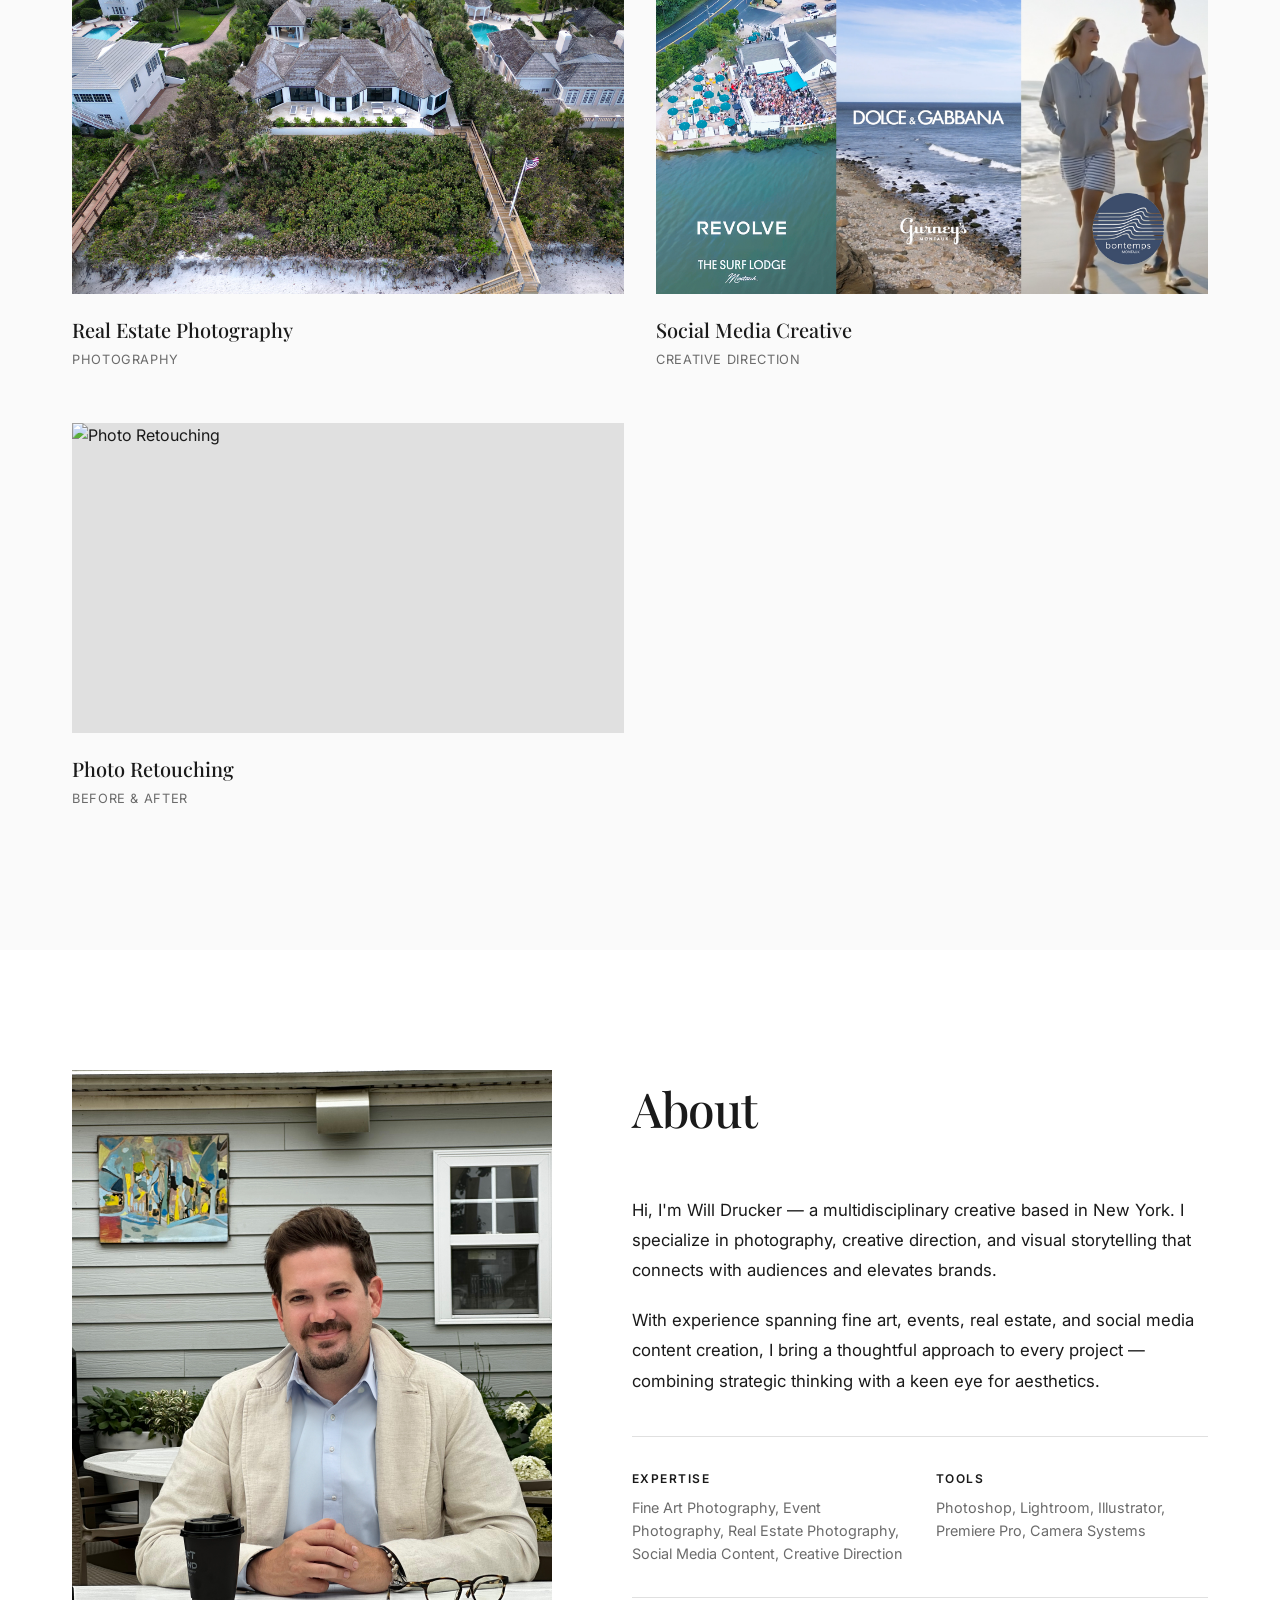
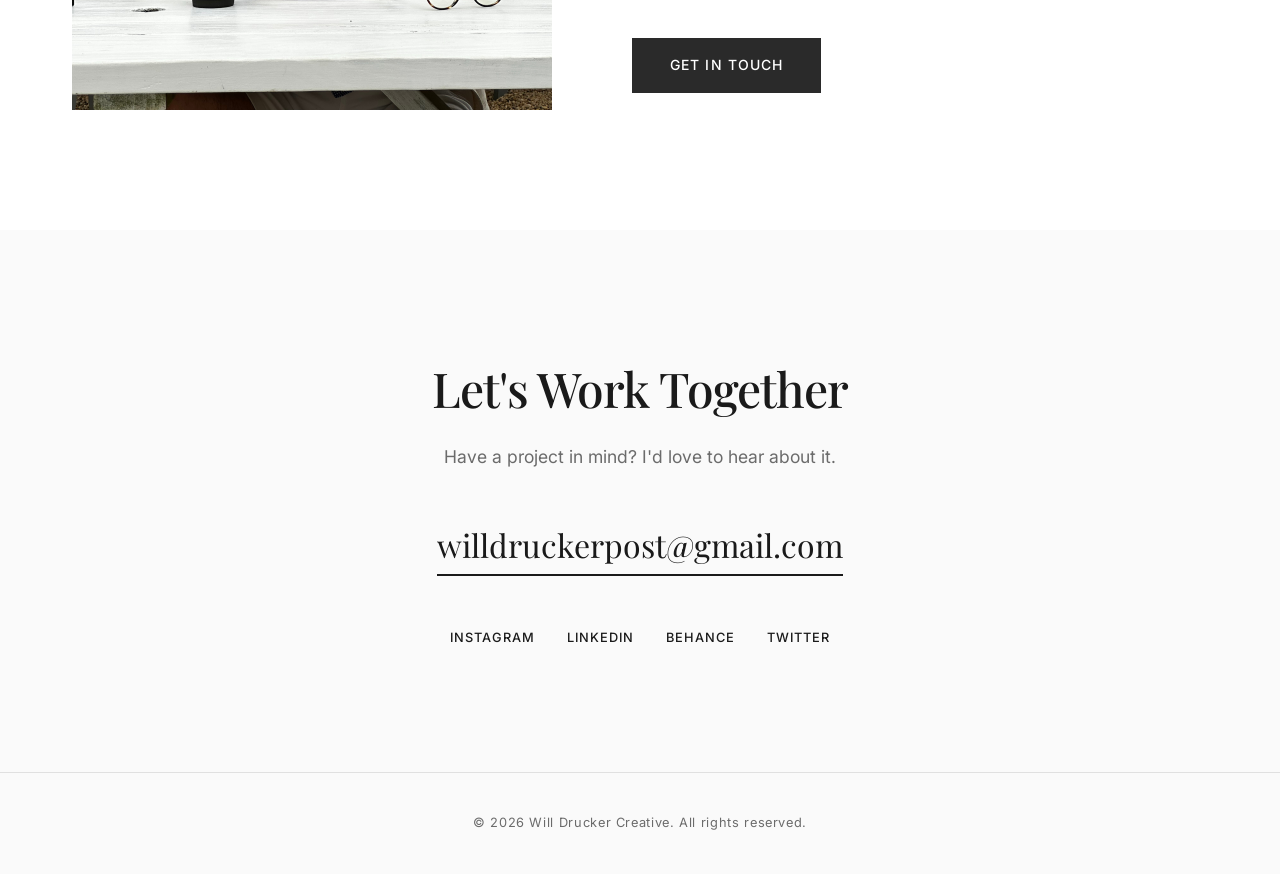
==== commit 37a28806: "Update index.html" ====
--- a/index.html
+++ b/index.html
@@ -99,7 +99,7 @@
         </a>
 <a href="projects/photo-retouching.html" class="project-card">
   <div class="project-image">
-    <img src="YOUR_THUMBNAIL_IMAGE_URL" alt="Photo Retouching">
+    <img src="https://res-console.cloudinary.com/dzgfa7n55/thumbnails/v1/image/upload/v1775965427/QmVhdXR5X0FmdGVyXzFfcmp0OWth/drilldown" alt="Photo Retouching">
     <div class="project-overlay"></div>
   </div>
   <div class="project-info">
@@ -123,9 +123,8 @@
           <h2 class="section-title">About</h2>
 
           <!-- EDIT: Replace with your bio -->
-          <p>Hi, I'm Will Drucker — a multidisciplinary creative based in [Your City]. I specialize in photography, creative direction, and visual storytelling that connects with audiences and elevates brands.</p>
-          <p>With experience spanning fine art, events, real estate, and social media content creation, I bring a thoughtful approach to every project — combining strategic thinking with a keen eye for aesthetics.</p>
-          <p>When I'm not behind the camera, you'll find me [your interests/hobbies].</p>
+          <p>Hi, I'm Will Drucker — a multidisciplinary creative based in New York. I specialize in photography, creative direction, and visual storytelling that connects with audiences and elevates brands.</p>
+          <p>With experience spanning fine art, events, real estate, and social media content creation, I bring a thoughtful approach to every project — combining strategic thinking with a keen eye for aesthetics.
 
           <div class="about-details">
             <div class="detail">
@@ -154,12 +153,12 @@
 
       <div class="contact-content">
         <!-- EDIT: Replace with your email -->
-        <a href="mailto:hello@willdruckercreative.com" class="contact-email">hello@willdruckercreative.com</a>
+        <a href="mailto:willdruckerpost@gmail.com" class="contact-email">willdruckerpost@gmail.com</a>
 
         <div class="contact-socials">
           <!-- EDIT: Replace # with your social URLs -->
-          <a href="#" target="_blank" rel="noopener" class="social-link">Instagram</a>
-          <a href="#" target="_blank" rel="noopener" class="social-link">LinkedIn</a>
+          <a href="https://www.instagram.com/willdruckercreative" target="_blank" rel="noopener" class="social-link">Instagram</a>
+          <a href="https://www.linkedin.com/in/williamdrucker/" target="_blank" rel="noopener" class="social-link">LinkedIn</a>
           <a href="#" target="_blank" rel="noopener" class="social-link">Behance</a>
           <a href="#" target="_blank" rel="noopener" class="social-link">Twitter</a>
         </div>
